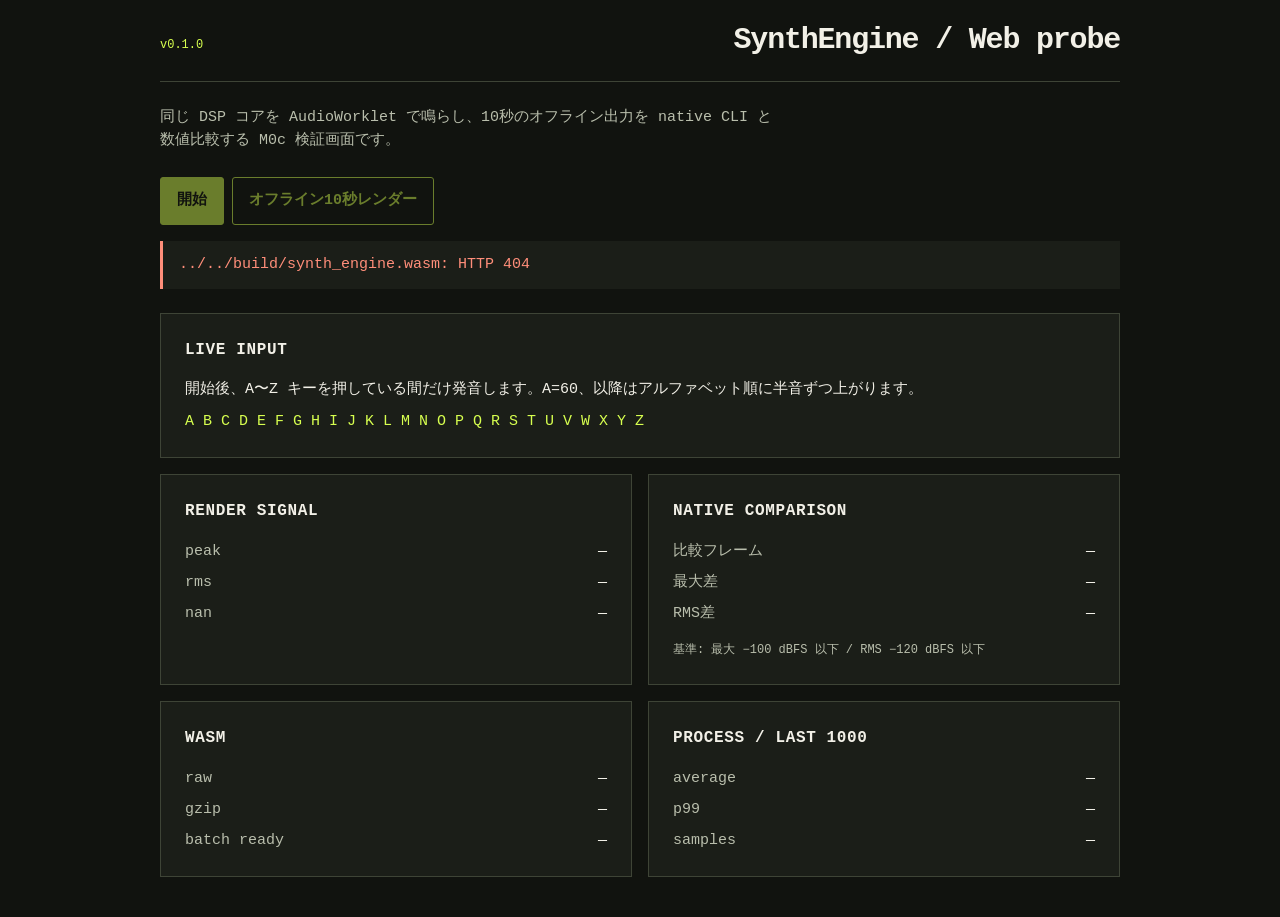
==== shells/web/demo.html @ 8b7fcf87 "M0: DSPコアと3つの殻の縦切り（core / AUv3+standalone / wasm+AudioWorklet） - core/: 標準ライブラリ非依存の C++20 DSPコア＋C AB" ====
<!doctype html>
<html lang="ja">
<head>
  <meta charset="utf-8">
  <meta name="viewport" content="width=device-width, initial-scale=1">
  <title>SynthEngine Web M0c</title>
  <style>
    :root {
      --color-bg: #11130f;
      --color-panel: #1b1e18;
      --color-line: #3e4436;
      --color-text: #f2f0e7;
      --color-sub: #b9beac;
      --color-accent: #d7ff4f;
      --color-error: #ff8e7a;
      --font-ui: ui-monospace, "SFMono-Regular", Consolas, monospace;
      --fs-title: 30px;
      --fs-body: 15px;
      --fs-small: 12px;
      --line-body: 1.55;
      --space-1: 4px;
      --space-2: 8px;
      --space-3: 16px;
      --space-4: 24px;
      --space-5: 40px;
      --radius: 3px;
      --content-width: 960px;
      --control-height: 48px;
    }
    * { box-sizing: border-box; }
    body {
      margin: 0;
      min-height: 100vh;
      color: var(--color-text);
      background: var(--color-bg);
      font: var(--fs-body)/var(--line-body) var(--font-ui);
    }
    header, main { width: min(calc(100% - 32px), var(--content-width)); margin-inline: auto; }
    header {
      display: flex;
      align-items: baseline;
      justify-content: space-between;
      gap: var(--space-3);
      padding-block: var(--space-4);
      border-bottom: 1px solid var(--color-line);
    }
    h1, h2, p { margin: 0; }
    h1 { font-size: var(--fs-title); line-height: 1.1; letter-spacing: -0.04em; }
    h2 { margin-bottom: var(--space-3); font-size: 16px; letter-spacing: 0.04em; }
    .version { order: -1; color: var(--color-accent); font-size: var(--fs-small); }
    main { padding-block: var(--space-4) var(--space-5); }
    .lead { max-width: 68ch; color: var(--color-sub); }
    .controls { display: flex; flex-wrap: wrap; gap: var(--space-2); margin-top: var(--space-4); }
    button {
      min-height: var(--control-height);
      padding: 0 var(--space-3);
      border: 1px solid var(--color-accent);
      border-radius: var(--radius);
      color: var(--color-bg);
      background: var(--color-accent);
      font: inherit;
      font-weight: 700;
      cursor: pointer;
    }
    button.secondary { color: var(--color-accent); background: transparent; }
    button:disabled { cursor: not-allowed; opacity: 0.45; }
    button:focus-visible { outline: 3px solid var(--color-text); outline-offset: 3px; }
    .status {
      min-height: var(--control-height);
      margin-top: var(--space-3);
      padding: 12px var(--space-3);
      border-left: 3px solid var(--color-accent);
      background: var(--color-panel);
    }
    .status.error { border-color: var(--color-error); color: var(--color-error); }
    .grid {
      display: grid;
      grid-template-columns: repeat(2, minmax(0, 1fr));
      gap: var(--space-3);
      margin-top: var(--space-4);
    }
    section { padding: var(--space-4); border: 1px solid var(--color-line); background: var(--color-panel); }
    dl { display: grid; grid-template-columns: minmax(140px, 1fr) auto; gap: var(--space-2) var(--space-3); margin: 0; }
    dt { color: var(--color-sub); }
    dd { margin: 0; text-align: right; font-variant-numeric: tabular-nums; }
    .keyboard { grid-column: 1 / -1; }
    .keys { margin-top: var(--space-2); color: var(--color-accent); overflow-wrap: anywhere; }
    .fine { margin-top: var(--space-3); color: var(--color-sub); font-size: var(--fs-small); }
    @media (max-width: 680px) {
      h1 { font-size: 24px; }
      .grid { grid-template-columns: 1fr; }
      .keyboard { grid-column: auto; }
      section { padding: var(--space-3); }
      dl { grid-template-columns: 1fr; }
      dd { text-align: left; margin-bottom: var(--space-2); }
    }
  </style>
</head>
<body>
  <header>
    <h1>SynthEngine / Web probe</h1>
    <span class="version">v0.1.0</span>
  </header>
  <main>
    <p class="lead">同じ DSP コアを AudioWorklet で鳴らし、10秒のオフライン出力を native CLI と数値比較する M0c 検証画面です。</p>
    <div class="controls">
      <button id="start-button" type="button">開始</button>
      <button id="render-button" class="secondary" type="button">オフライン10秒レンダー</button>
    </div>
    <p id="status" class="status" role="status" aria-live="polite">WASM を読み込んでいます…</p>

    <div class="grid">
      <section class="keyboard">
        <h2>LIVE INPUT</h2>
        <p>開始後、A〜Z キーを押している間だけ発音します。A=60、以降はアルファベット順に半音ずつ上がります。</p>
        <p class="keys" aria-hidden="true">A B C D E F G H I J K L M N O P Q R S T U V W X Y Z</p>
      </section>

      <section>
        <h2>RENDER SIGNAL</h2>
        <dl>
          <dt>peak</dt><dd id="peak-value">—</dd>
          <dt>rms</dt><dd id="rms-value">—</dd>
          <dt>nan</dt><dd id="nan-value">—</dd>
        </dl>
      </section>

      <section>
        <h2>NATIVE COMPARISON</h2>
        <dl>
          <dt>比較フレーム</dt><dd id="compare-frames">—</dd>
          <dt>最大差</dt><dd id="max-diff">—</dd>
          <dt>RMS差</dt><dd id="rms-diff">—</dd>
        </dl>
        <p class="fine">基準: 最大 −100 dBFS 以下 / RMS −120 dBFS 以下</p>
      </section>

      <section>
        <h2>WASM</h2>
        <dl>
          <dt>raw</dt><dd id="wasm-raw">—</dd>
          <dt>gzip</dt><dd id="wasm-gzip">—</dd>
          <dt>batch ready</dt><dd id="ready-time">—</dd>
        </dl>
      </section>

      <section>
        <h2>PROCESS / LAST 1000</h2>
        <dl>
          <dt>average</dt><dd id="process-average">—</dd>
          <dt>p99</dt><dd id="process-p99">—</dd>
          <dt>samples</dt><dd id="process-blocks">—</dd>
        </dl>
      </section>
    </div>
  </main>
  <script type="module" src="./demo.js"></script>
</body>
</html>
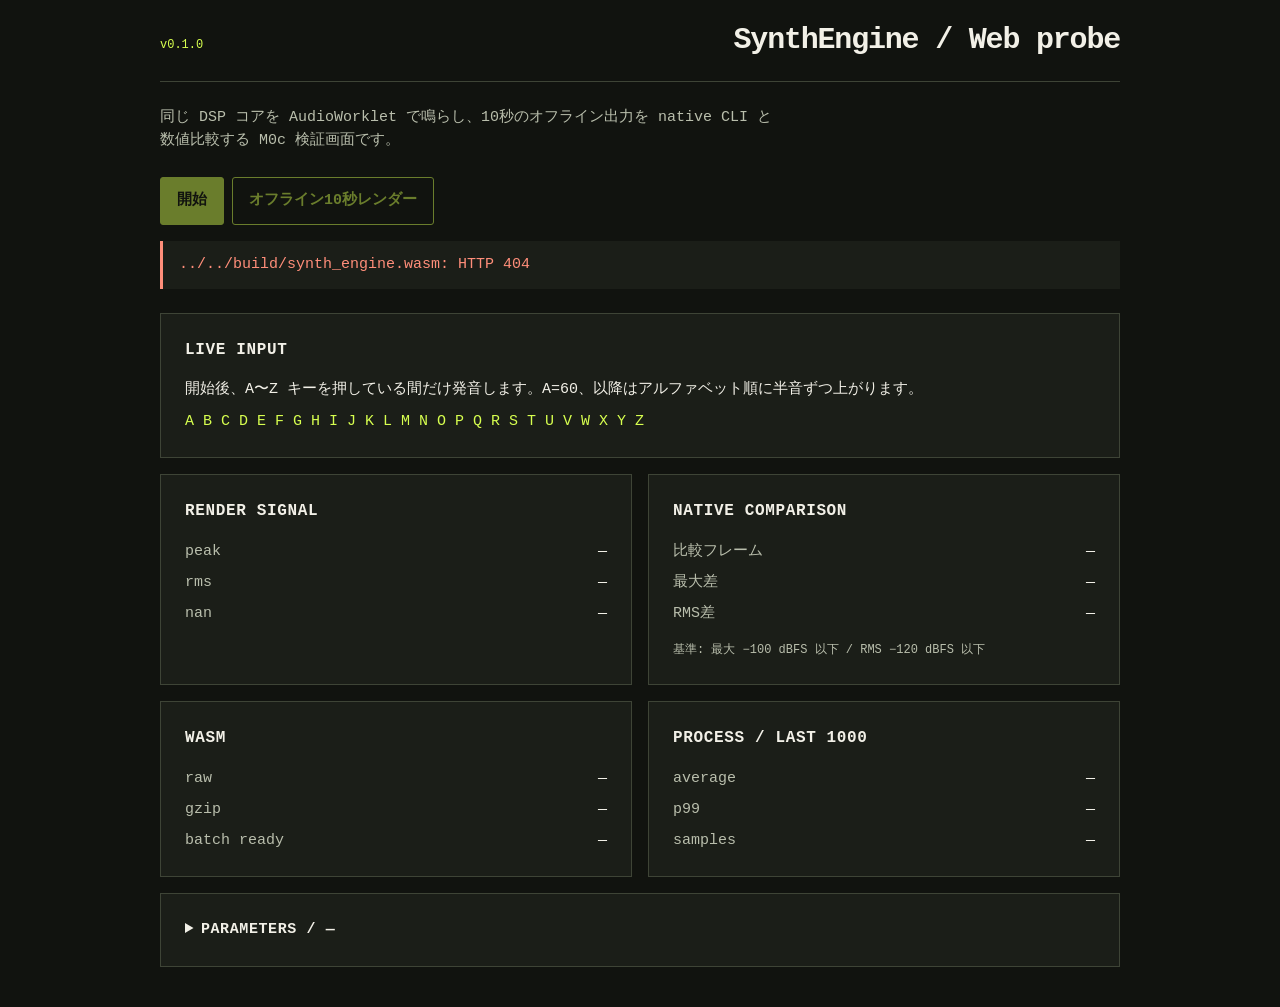
==== commit c9aa780f: "M1b-2: パラメータ定義をコアに一本化し AU と Web へ公開 - core に synth_param_count / synth_param_info（55パラメータの正本テーブル） - " ====
--- a/shells/web/demo.html
+++ b/shells/web/demo.html
@@ -86,6 +86,22 @@
     .keyboard { grid-column: 1 / -1; }
     .keys { margin-top: var(--space-2); color: var(--color-accent); overflow-wrap: anywhere; }
     .fine { margin-top: var(--space-3); color: var(--color-sub); font-size: var(--fs-small); }
+    .parameters { grid-column: 1 / -1; }
+    summary { cursor: pointer; font-weight: 700; letter-spacing: 0.04em; }
+    .parameter-list { margin-top: var(--space-3); border-top: 1px solid var(--color-line); }
+    .parameter-row {
+      display: grid;
+      grid-template-columns: minmax(220px, 1fr) minmax(240px, 1fr);
+      gap: var(--space-3);
+      align-items: center;
+      padding-block: var(--space-2);
+      border-bottom: 1px solid var(--color-line);
+    }
+    .parameter-name { display: flex; flex-wrap: wrap; gap: var(--space-2); align-items: baseline; }
+    .parameter-id, .parameter-key, .parameter-range { color: var(--color-sub); font-size: var(--fs-small); }
+    .parameter-control { display: grid; grid-template-columns: minmax(120px, 1fr) auto; gap: var(--space-2); align-items: center; }
+    .parameter-control input { width: 100%; accent-color: var(--color-accent); }
+    .parameter-value { min-width: 72px; text-align: right; font-variant-numeric: tabular-nums; }
     @media (max-width: 680px) {
       h1 { font-size: 24px; }
       .grid { grid-template-columns: 1fr; }
@@ -93,6 +109,7 @@
       section { padding: var(--space-3); }
       dl { grid-template-columns: 1fr; }
       dd { text-align: left; margin-bottom: var(--space-2); }
+      .parameter-row { grid-template-columns: 1fr; gap: var(--space-1); }
     }
   </style>
 </head>
@@ -152,6 +169,13 @@
           <dt>samples</dt><dd id="process-blocks">—</dd>
         </dl>
       </section>
+
+      <section class="parameters">
+        <details>
+          <summary>PARAMETERS / <span id="parameter-count">—</span></summary>
+          <div id="parameter-list" class="parameter-list"></div>
+        </details>
+      </section>
     </div>
   </main>
   <script type="module" src="./demo.js"></script>
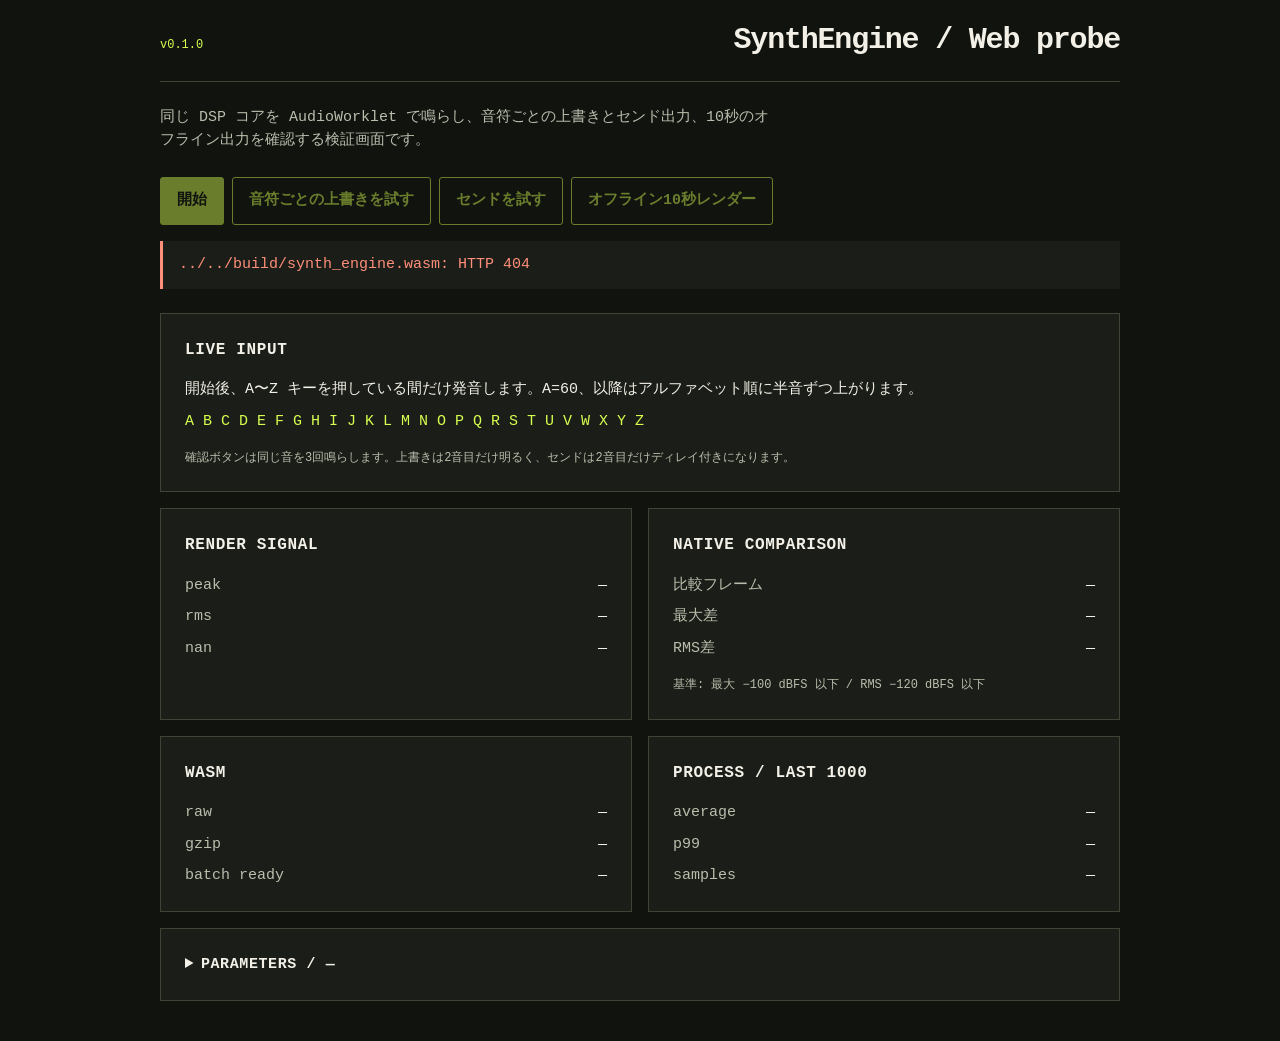
==== commit 355da335: "M3b-1: Web殻に音符ごとの上書きとセンド出力を通した - Worklet の出力を dry/send の2系統に。synth_process_send を使用 - voiceParam / n" ====
--- a/shells/web/demo.html
+++ b/shells/web/demo.html
@@ -3,7 +3,7 @@
 <head>
   <meta charset="utf-8">
   <meta name="viewport" content="width=device-width, initial-scale=1">
-  <title>SynthEngine Web M0c</title>
+  <title>SynthEngine Web M3b-1</title>
   <style>
     :root {
       --color-bg: #11130f;
@@ -119,9 +119,11 @@
     <span class="version">v0.1.0</span>
   </header>
   <main>
-    <p class="lead">同じ DSP コアを AudioWorklet で鳴らし、10秒のオフライン出力を native CLI と数値比較する M0c 検証画面です。</p>
+    <p class="lead">同じ DSP コアを AudioWorklet で鳴らし、音符ごとの上書きとセンド出力、10秒のオフライン出力を確認する検証画面です。</p>
     <div class="controls">
       <button id="start-button" type="button">開始</button>
+      <button id="voice-param-button" class="secondary" type="button">音符ごとの上書きを試す</button>
+      <button id="send-button" class="secondary" type="button">センドを試す</button>
       <button id="render-button" class="secondary" type="button">オフライン10秒レンダー</button>
     </div>
     <p id="status" class="status" role="status" aria-live="polite">WASM を読み込んでいます…</p>
@@ -131,6 +133,7 @@
         <h2>LIVE INPUT</h2>
         <p>開始後、A〜Z キーを押している間だけ発音します。A=60、以降はアルファベット順に半音ずつ上がります。</p>
         <p class="keys" aria-hidden="true">A B C D E F G H I J K L M N O P Q R S T U V W X Y Z</p>
+        <p class="fine">確認ボタンは同じ音を3回鳴らします。上書きは2音目だけ明るく、センドは2音目だけディレイ付きになります。</p>
       </section>
 
       <section>
